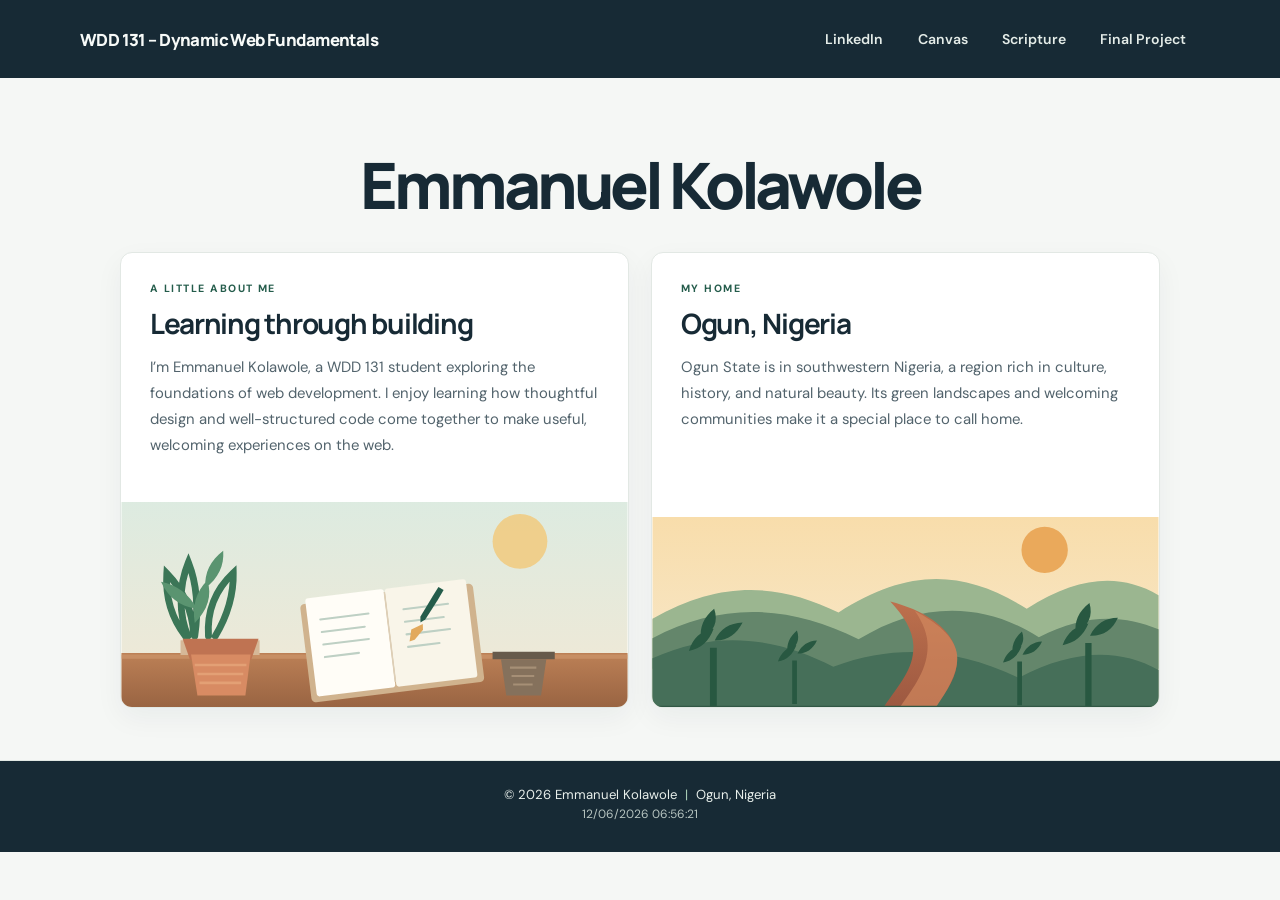
==== index.html @ 314f9df4 "Add files via upload" ====
<!DOCTYPE html>
<html lang="en-US">
  <head>
    <meta charset="UTF-8" />
    <meta name="viewport" content="width=device-width, initial-scale=1.0" />
    <meta
      name="description"
      content="WDD 131 – Dynamic Web Fundamentals course page for Emmanuel Kolawole, featuring an introduction, Ogun, Nigeria, and front-end web development."
    />
    <meta name="author" content="Emmanuel Kolawole" />
    <title>WDD 131 – Dynamic Web Fundamentals – Emmanuel Kolawole</title>
    <link rel="preconnect" href="https://fonts.googleapis.com" />
    <link rel="preconnect" href="https://fonts.gstatic.com" crossorigin />
    <link
      href="https://fonts.googleapis.com/css2?family=DM+Sans:wght@400;500;600;700&family=Manrope:wght@600;700;800&display=swap"
      rel="stylesheet"
    />
    <link rel="stylesheet" href="styles/base.css" />
    <script src="scripts/getdates.js" defer></script>
  </head>
  <body>
    <header class="site-header">
      <div class="header-inner">
        <span id="course-title">WDD 131 – Dynamic Web Fundamentals</span>
        <nav aria-label="Main navigation">
          <a href="https://www.linkedin.com/">LinkedIn</a>
          <a href="https://byupw.instructure.com/">Canvas</a>
          <a href="https://www.churchofjesuschrist.org/study/scriptures/bofm/1-ne/3?lang=eng&amp;id=p7#p7">
            Scripture
          </a>
          <a href="final-project/">Final Project</a>
        </nav>
      </div>
    </header>

    <main>
      <h1>Emmanuel Kolawole</h1>
      <div class="card-grid">
        <section class="card home-card">
          <div class="card-copy">
            <p class="card-kicker">A little about me</p>
            <h2>Learning through building</h2>
            <p>
              I’m Emmanuel Kolawole, a WDD 131 student exploring the foundations
              of web development. I enjoy learning how thoughtful design and
              well-structured code come together to make useful, welcoming
              experiences on the web.
            </p>
          </div>
          <img
            class="card-image"
            src="images/creative-desk.svg"
            alt="A notebook, pen, and leafy plant on a sunlit creative desk"
            width="960"
            height="420"
          />
        </section>

        <section class="card about-card">
          <div class="card-copy">
            <p class="card-kicker">My home</p>
            <h2>Ogun, Nigeria</h2>
            <p>
              Ogun State is in southwestern Nigeria, a region rich in culture,
              history, and natural beauty. Its green landscapes and welcoming
              communities make it a special place to call home.
            </p>
          </div>
          <img
            class="card-image"
            src="images/ogun-landscape.svg"
            alt="Green hills, tropical trees, and a red-earth path in Ogun State"
            width="960"
            height="420"
          />
        </section>
      </div>
    </main>

    <footer class="site-footer">
      <p>
        &copy; <span id="currentyear"></span> Emmanuel Kolawole
        <span class="footer-divider">|</span> Ogun, Nigeria
      </p>
      <p id="lastModified"></p>
    </footer>
  </body>
</html>
---- styles/base.css ----
:root {
  color-scheme: light;
  --ink: #172a35;
  --muted: #64737b;
  --paper: #f5f7f5;
  --card: #ffffff;
  --green: #245c4b;
  --green-dark: #194638;
  --green-pale: #e8f0ea;
  --line: #e2e8e4;
  font-family: "DM Sans", sans-serif;
  font-synthesis: none;
  text-rendering: optimizeLegibility;
}

* {
  box-sizing: border-box;
}

body {
  min-width: 320px;
  min-height: 100vh;
  margin: 0;
  color: var(--ink);
  background: var(--paper);
}

a {
  color: inherit;
}

.site-header {
  color: #f7faf8;
  background: #172a35;
}

.header-inner {
  display: flex;
  align-items: center;
  justify-content: space-between;
  gap: 2rem;
  width: min(1120px, calc(100% - 3rem));
  min-height: 78px;
  margin: 0 auto;
}

.brand {
  color: inherit;
  text-decoration: none;
}

#course-title {
  display: block;
  font-family: "Manrope", sans-serif;
  font-size: 1.05rem;
  font-weight: 800;
  letter-spacing: -0.035em;
}

nav {
  display: flex;
  align-items: center;
  justify-content: flex-end;
  gap: 0.45rem;
}

nav a {
  padding: 0.65rem 0.85rem;
  border-radius: 6px;
  color: #e4ece8;
  font-size: 0.88rem;
  font-weight: 600;
  text-decoration: none;
  transition: color 160ms ease, background-color 160ms ease, transform 160ms ease;
}

nav a:hover,
nav a:focus-visible {
  color: #ffffff;
  background: #2b4651;
  transform: translateY(-2px);
}

a:focus-visible {
  outline: 3px solid #e8b866;
  outline-offset: 3px;
}

main {
  width: min(1040px, calc(100% - 3rem));
  margin: 0 auto;
  padding: 4.5rem 0 3.25rem;
}

.intro {
  margin-bottom: 2.5rem;
  text-align: center;
}

.eyebrow,
.card-kicker {
  margin: 0 0 0.8rem;
  color: var(--green);
  font-size: 0.72rem;
  font-weight: 700;
  letter-spacing: 0.14em;
  text-transform: uppercase;
}

h1,
h2,
p {
  margin-top: 0;
}

h1,
h2 {
  font-family: "Manrope", sans-serif;
}

h1 {
  margin-bottom: 0.7rem;
  font-size: clamp(2.5rem, 6vw, 4rem);
  font-weight: 800;
  letter-spacing: -0.065em;
  line-height: 1.1;
}

main > h1 {
  margin-bottom: 2rem;
  text-align: center;
}

h1 span {
  color: var(--green);
}

.intro-copy {
  margin-bottom: 0;
  color: var(--muted);
  font-size: 1.05rem;
}

.card-grid {
  display: grid;
  grid-template-columns: repeat(2, minmax(0, 1fr));
  gap: 1.4rem;
}

.card {
  display: flex;
  min-width: 0;
  flex-direction: column;
  overflow: hidden;
  border: 1px solid var(--line);
  border-radius: 12px;
  background: var(--card);
  box-shadow: 0 10px 28px rgb(23 42 53 / 5%);
}

.card-copy {
  padding: 1.8rem 1.8rem 1.55rem;
}

.card-kicker {
  margin-bottom: 0.75rem;
  font-size: 0.66rem;
}

h2 {
  margin-bottom: 0.8rem;
  font-size: clamp(1.35rem, 2.5vw, 1.75rem);
  font-weight: 700;
  letter-spacing: -0.045em;
  line-height: 1.2;
}

.card-copy > p:not(.card-kicker) {
  margin-bottom: 1.2rem;
  color: #52636c;
  font-size: 0.93rem;
  line-height: 1.75;
}

.text-link {
  display: inline-flex;
  align-items: center;
  gap: 0.45rem;
  color: var(--green-dark);
  font-size: 0.88rem;
  font-weight: 700;
  text-decoration-thickness: 1px;
  text-underline-offset: 4px;
}

.text-link:hover span {
  transform: translate(2px, -2px);
}

.text-link span {
  transition: transform 160ms ease;
}

.card-image {
  display: block;
  width: 100%;
  height: 190px;
  object-fit: cover;
}

.about-card .card-image {
  margin-top: auto;
}

.home-card .card-image {
  height: 205px;
}

.page-note {
  margin: 1.6rem 0 0;
  color: var(--muted);
  font-size: 0.82rem;
  text-align: center;
}

.page-note span {
  padding: 0 0.15rem;
  color: var(--green);
}

.site-footer {
  padding: 1.4rem 1rem 1.65rem;
  border-top: 1px solid var(--line);
  color: #e8efeb;
  background: #172a35;
  font-size: 0.82rem;
  text-align: center;
}

.site-footer p {
  margin: 0.2rem 0;
}

.footer-divider {
  padding: 0 0.25rem;
  color: #a7cbb4;
}

#lastModified {
  color: #b6c4c0;
  font-size: 0.75rem;
}

@media (max-width: 760px) {
  .header-inner {
    flex-direction: column;
    justify-content: center;
    gap: 0.55rem;
    padding: 1rem 0 0.7rem;
  }

  nav {
    flex-wrap: wrap;
    justify-content: center;
    gap: 0.15rem;
  }

  nav a {
    padding: 0.55rem 0.7rem;
  }

  main {
    padding-top: 3.2rem;
  }

  .card-grid {
    grid-template-columns: 1fr;
    gap: 1rem;
    max-width: 560px;
    margin: 0 auto;
  }
}

@media (max-width: 420px) {
  .header-inner,
  main {
    width: min(100% - 1.5rem, 1040px);
  }

  #course-title {
    font-size: 0.94rem;
  }

  .card-copy {
    padding: 1.4rem 1.3rem;
  }
}

@media (prefers-reduced-motion: reduce) {
  *,
  *::before,
  *::after {
    scroll-behavior: auto !important;
    transition-duration: 0.01ms !important;
  }
}
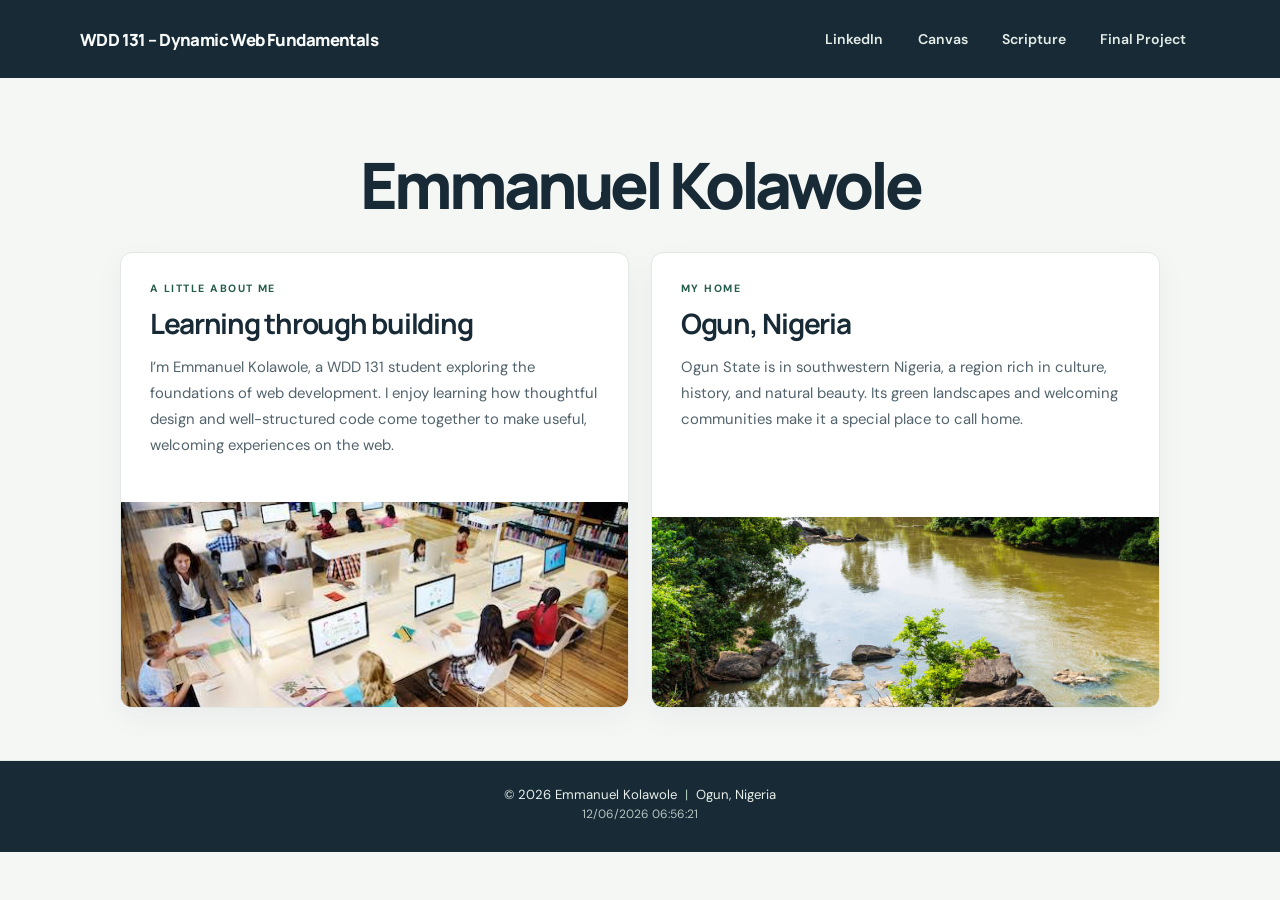
==== commit 2ab39c95: "Add files via upload" ====
--- a/index.html
+++ b/index.html
@@ -23,7 +23,7 @@
       <div class="header-inner">
         <span id="course-title">WDD 131 – Dynamic Web Fundamentals</span>
         <nav aria-label="Main navigation">
-          <a href="https://www.linkedin.com/">LinkedIn</a>
+          <a href="https://www.linkedin.com/in/emmanuel-kolawole-aheaveanlylife/">LinkedIn</a>
           <a href="https://byupw.instructure.com/">Canvas</a>
           <a href="https://www.churchofjesuschrist.org/study/scriptures/bofm/1-ne/3?lang=eng&amp;id=p7#p7">
             Scripture
@@ -49,8 +49,8 @@
           </div>
           <img
             class="card-image"
-            src="images/creative-desk.svg"
-            alt="A notebook, pen, and leafy plant on a sunlit creative desk"
+            src="images/creative-desk.jpg"
+            alt="A digital learning age, Young people with each desktop on their desk "
             width="960"
             height="420"
           />
@@ -68,8 +68,8 @@
           </div>
           <img
             class="card-image"
-            src="images/ogun-landscape.svg"
-            alt="Green hills, tropical trees, and a red-earth path in Ogun State"
+            src="images/ogun-landscape.jpg"
+            alt="Ogun River, WIth little rocks in Ogun state."
             width="960"
             height="420"
           />
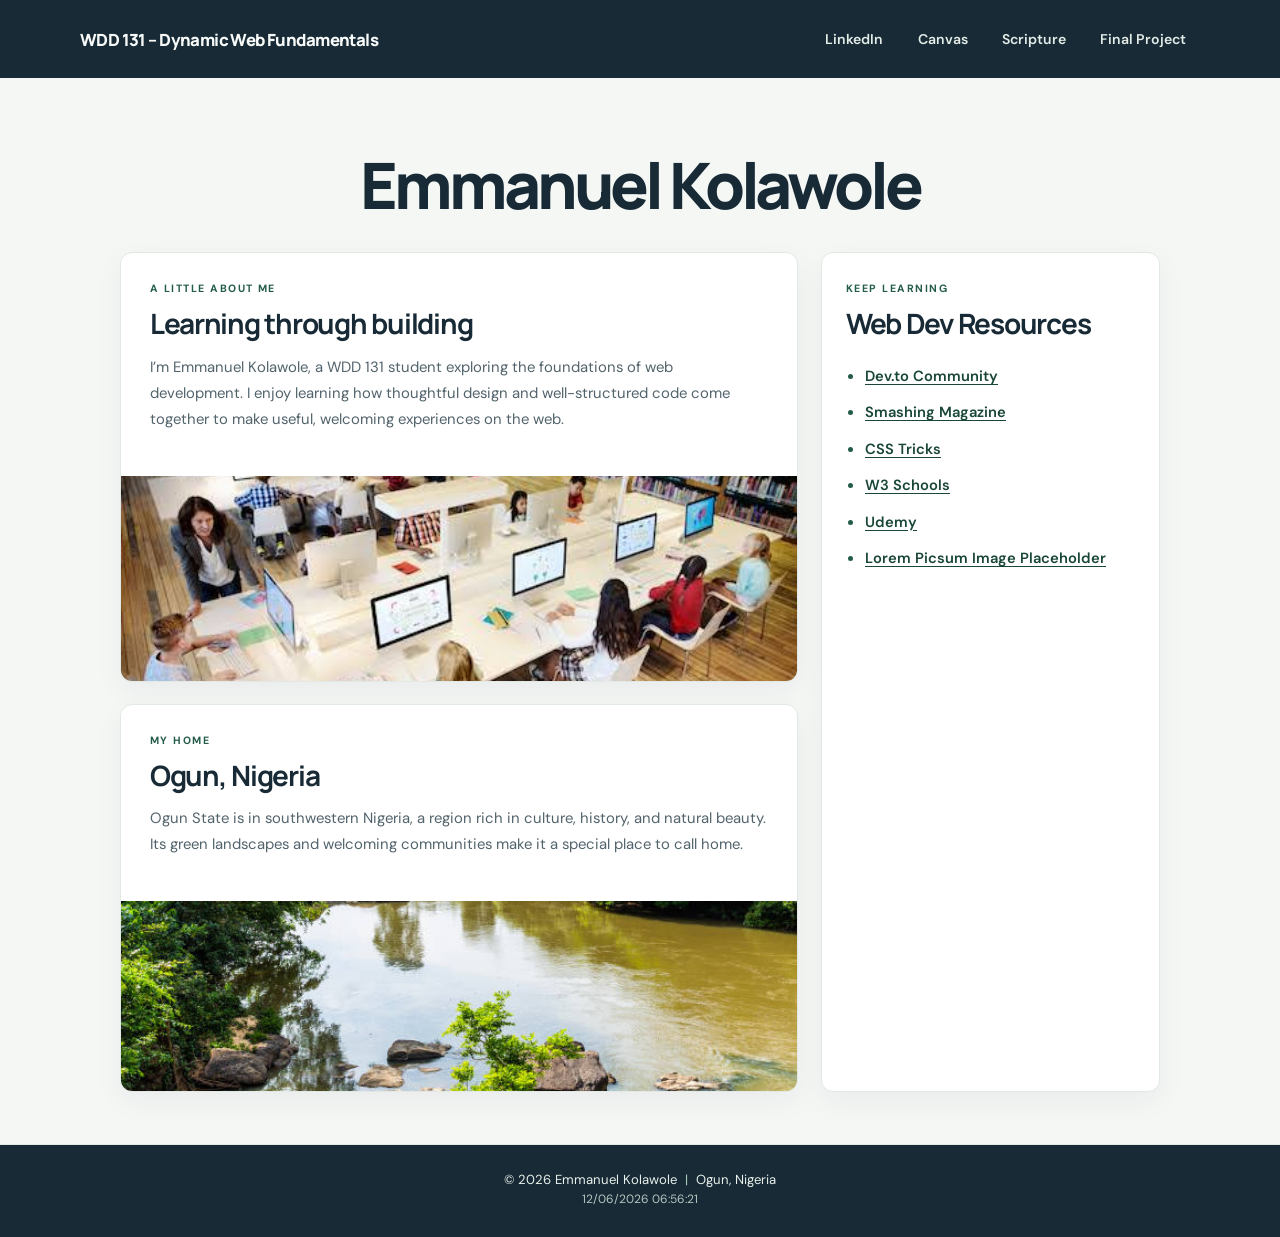
==== commit 7a02dc4f: "Add files via upload" ====
--- a/index.html
+++ b/index.html
@@ -36,43 +36,62 @@
     <main>
       <h1>Emmanuel Kolawole</h1>
       <div class="card-grid">
-        <section class="card home-card">
+        <div class="profile-column">
+          <section class="card home-card">
+            <div class="card-copy">
+              <p class="card-kicker">A little about me</p>
+              <h2>Learning through building</h2>
+              <p>
+                I’m Emmanuel Kolawole, a WDD 131 student exploring the foundations
+                of web development. I enjoy learning how thoughtful design and
+                well-structured code come together to make useful, welcoming
+                experiences on the web.
+              </p>
+            </div>
+            <img
+              class="card-image"
+              src="images/creative-desk.jpg"
+              alt="A digital learning age, Young people with each desktop on their desk "
+              width="960"
+              height="420"
+            />
+          </section>
+
+          <section class="card about-card">
+            <div class="card-copy">
+              <p class="card-kicker">My home</p>
+              <h2>Ogun, Nigeria</h2>
+              <p>
+                Ogun State is in southwestern Nigeria, a region rich in culture,
+                history, and natural beauty. Its green landscapes and welcoming
+                communities make it a special place to call home.
+              </p>
+            </div>
+            <img
+              class="card-image"
+              src="images/ogun-landscape.jpg"
+              alt="Ogun River, WIth little rocks in Ogun state."
+              width="960"
+              height="420"
+            />
+          </section>
+        </div>
+
+        <section class="card resource-card" aria-labelledby="resources-heading">
           <div class="card-copy">
-            <p class="card-kicker">A little about me</p>
-            <h2>Learning through building</h2>
-            <p>
-              I’m Emmanuel Kolawole, a WDD 131 student exploring the foundations
-              of web development. I enjoy learning how thoughtful design and
-              well-structured code come together to make useful, welcoming
-              experiences on the web.
-            </p>
+            <p class="card-kicker">Keep learning</p>
+            <h2 id="resources-heading">Web Dev Resources</h2>
+            <ul class="resource-list">
+              <li><a href="https://dev.to/">Dev.to Community</a></li>
+              <li><a href="https://www.smashingmagazine.com/">Smashing Magazine</a></li>
+              <li><a href="https://css-tricks.com/">CSS Tricks</a></li>
+              <li><a href="https://www.w3schools.com/">W3 Schools</a></li>
+              <li><a href="https://www.udemy.com/">Udemy</a></li>
+              <li>
+                <a href="https://picsum.photos/">Lorem Picsum Image Placeholder</a>
+              </li>
+            </ul>
           </div>
-          <img
-            class="card-image"
-            src="images/creative-desk.jpg"
-            alt="A digital learning age, Young people with each desktop on their desk "
-            width="960"
-            height="420"
-          />
-        </section>
-
-        <section class="card about-card">
-          <div class="card-copy">
-            <p class="card-kicker">My home</p>
-            <h2>Ogun, Nigeria</h2>
-            <p>
-              Ogun State is in southwestern Nigeria, a region rich in culture,
-              history, and natural beauty. Its green landscapes and welcoming
-              communities make it a special place to call home.
-            </p>
-          </div>
-          <img
-            class="card-image"
-            src="images/ogun-landscape.jpg"
-            alt="Ogun River, WIth little rocks in Ogun state."
-            width="960"
-            height="420"
-          />
         </section>
       </div>
     </main>
--- a/styles/base.css
+++ b/styles/base.css
@@ -143,7 +143,14 @@
 
 .card-grid {
   display: grid;
-  grid-template-columns: repeat(2, minmax(0, 1fr));
+  grid-template-columns: minmax(0, 2fr) minmax(240px, 1fr);
+  align-items: stretch;
+  gap: 1.4rem;
+}
+
+.profile-column {
+  display: grid;
+  min-width: 0;
   gap: 1.4rem;
 }
 
@@ -182,6 +189,30 @@
   line-height: 1.75;
 }
 
+.resource-card .card-copy {
+  padding: 1.8rem 1.5rem;
+}
+
+.resource-list {
+  display: grid;
+  gap: 0.9rem;
+  margin: 1.5rem 0 0;
+  padding-left: 1.2rem;
+  color: var(--green);
+}
+
+.resource-list a {
+  color: var(--green-dark);
+  font-size: 0.92rem;
+  font-weight: 600;
+  line-height: 1.5;
+  text-underline-offset: 3px;
+}
+
+.resource-list a:hover {
+  color: var(--green);
+}
+
 .text-link {
   display: inline-flex;
   align-items: center;
@@ -279,6 +310,10 @@
     max-width: 560px;
     margin: 0 auto;
   }
+
+  .profile-column {
+    gap: 1rem;
+  }
 }
 
 @media (max-width: 420px) {
